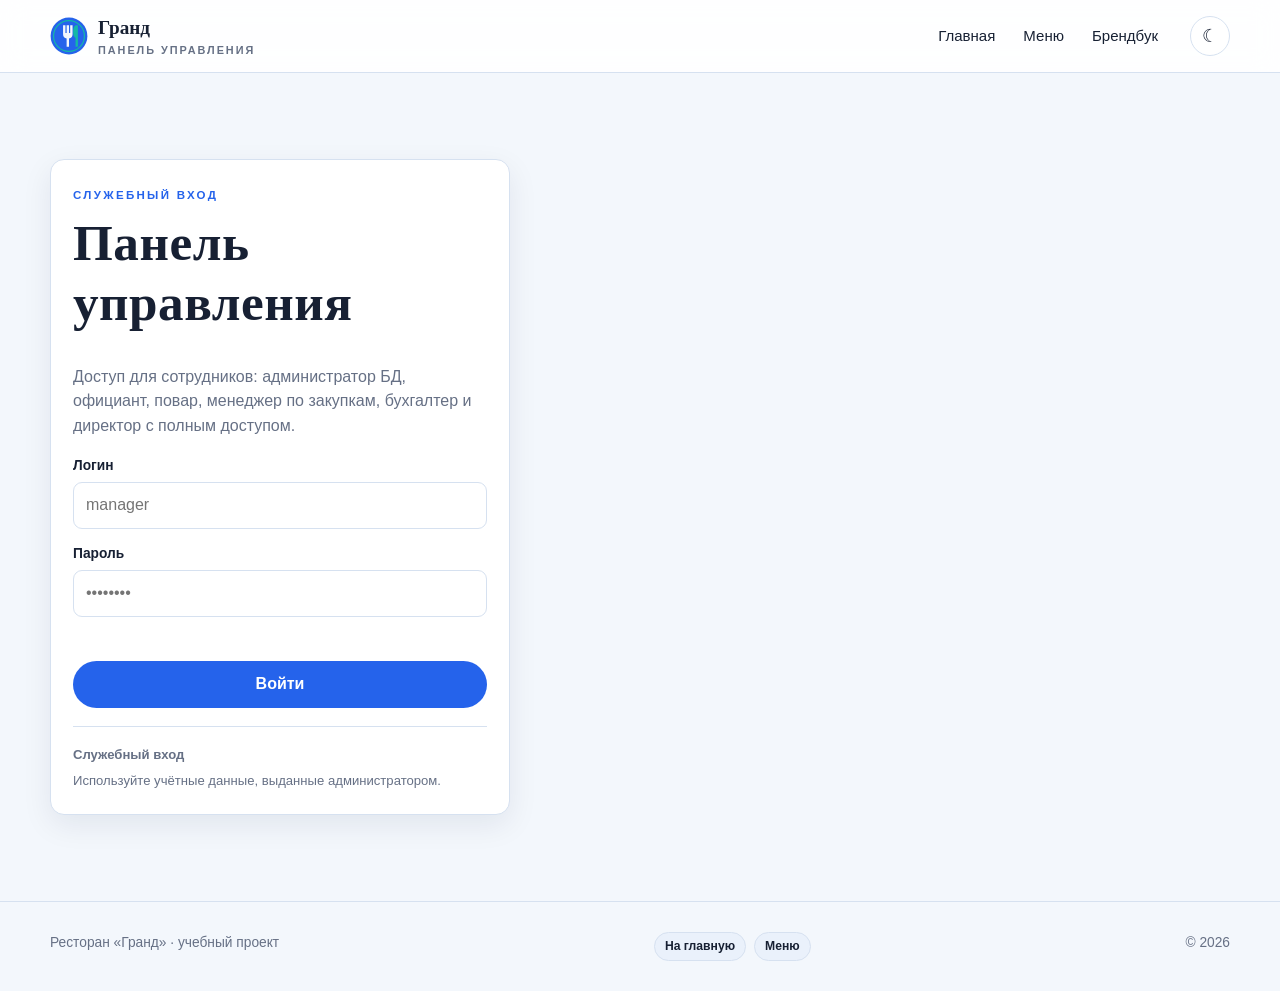
==== admin.html @ 5b4b91b3 "Publish static Grand restaurant website" ====
<!DOCTYPE html>
<html lang="ru">
<head>
  <meta charset="utf-8">
  <meta name="viewport" content="width=device-width, initial-scale=1">
  <meta name="description" content="Панель управления рестораном «Гранд».">
  <title>Панель управления — Гранд</title>
  <link rel="icon" href="img/logo.svg?v=20261124-blue" type="image/svg+xml">
  <link rel="stylesheet" href="css/site.css?v=20261124-blue">
</head>
<body>
<a class="skip-link" href="#main">К содержимому</a>

<header class="site-header">
  <div class="container header-inner">
    <a class="brand" href="index.html">
      <img src="img/logo.svg?v=20261124-blue" alt="">
      <span>Гранд<small>панель управления</small></span>
    </a>
    <nav class="site-nav" aria-label="Основная навигация">
      <a href="admin.html" aria-current="page">Панель</a>
      <a href="operations.html">Операции</a>
      <a href="reports.html">Отчёты</a>
      <a href="menu.html">Меню сайта</a>
      <a href="brandbook.html">Брендбук</a>
    </nav>
    <div class="header-actions">
      <span class="badge" id="userBadge">—</span>
      <button class="icon-btn" id="themeToggle" type="button" aria-label="Переключить тему">☾</button>
      <button class="btn small secondary" id="logoutBtn" type="button">Выйти</button>
    </div>
  </div>
</header>

<main id="main" class="section compact">
  <div class="container">
    <div class="spread">
      <div>
        <span class="eyebrow">Рабочее место</span>
        <h1>Панель управления</h1>
        <p class="muted mb-0" id="welcomeText">Загрузка данных…</p>
      </div>
      <div class="row">
        <button class="btn secondary small" id="refreshBtn" type="button">Обновить <kbd>F5</kbd></button>
        <button class="btn small" id="newOrderBtn" type="button">Новый заказ <kbd>F2</kbd></button>
      </div>
    </div>

    <div class="tabs" role="tablist" aria-label="Разделы панели">
      <button class="tab active" type="button" role="tab" data-tab="orders" aria-selected="true">Заказы</button>
      <button class="tab" type="button" role="tab" data-tab="reservations" aria-selected="false">Бронирования</button>
      <button class="tab" type="button" role="tab" data-tab="tables" aria-selected="false">Столики</button>
      <button class="tab" type="button" role="tab" data-tab="dishes" aria-selected="false">Меню</button>
      <button class="tab" type="button" role="tab" data-tab="customers" aria-selected="false">Клиенты</button>
      <button class="tab" type="button" role="tab" data-tab="employees" aria-selected="false">Сотрудники</button>
      <button class="tab" type="button" role="tab" data-tab="audit" aria-selected="false">Аудит</button>
      <button class="tab" type="button" role="tab" data-tab="settings" aria-selected="false">Настройки</button>
    </div>

    <section class="tab-panel active" id="panel-orders" role="tabpanel">
      <div class="card flat">
        <div class="filters">
          <div class="field">
            <label for="ordersFrom">С даты</label>
            <input id="ordersFrom" type="date">
          </div>
          <div class="field">
            <label for="ordersTo">По дату</label>
            <input id="ordersTo" type="date">
          </div>
          <div class="field">
            <label for="ordersStatus">Статус</label>
            <select id="ordersStatus">
              <option value="">Все</option>
              <option>Оформлен</option>
              <option>Готовится</option>
              <option>Готов</option>
              <option>Оплачен</option>
              <option>Отменён</option>
            </select>
          </div>
          <div class="field">
            <label for="ordersSearch">Поиск</label>
            <input id="ordersSearch" type="search" placeholder="Номер, клиент, столик">
          </div>
          <div class="field">
            <label>&nbsp;</label>
            <button class="btn secondary" id="ordersFilterBtn" type="button">Показать</button>
          </div>
        </div>
        <div class="table-wrap">
          <table>
            <thead><tr><th>№</th><th>Дата</th><th>Тип</th><th>Столик</th><th>Клиент</th><th>Сотрудник</th><th>Сумма</th><th>Статус</th><th>Действия</th></tr></thead>
            <tbody id="ordersBody"><tr><td colspan="9" class="muted">Загрузка…</td></tr></tbody>
          </table>
        </div>
      </div>
    </section>

    <section class="tab-panel" id="panel-reservations" role="tabpanel">
      <div class="card flat">
        <div class="spread">
          <div class="filters">
            <div class="field"><label for="reservationsFrom">С даты</label><input id="reservationsFrom" type="date"></div>
            <div class="field"><label for="reservationsTo">По дату</label><input id="reservationsTo" type="date"></div>
            <div class="field"><label>&nbsp;</label><button class="btn secondary" id="reservationsFilterBtn" type="button">Показать</button></div>
          </div>
          <button class="btn small" id="newReservationBtn" type="button">Новая бронь</button>
        </div>
        <div class="table-wrap">
          <table>
            <thead><tr><th>№</th><th>Дата и время</th><th>Гостей</th><th>Столик</th><th>Клиент</th><th>Телефон</th><th>Менеджер</th><th>Статус</th><th>Действия</th></tr></thead>
            <tbody id="reservationsBody"><tr><td colspan="9" class="muted">Загрузка…</td></tr></tbody>
          </table>
        </div>
      </div>
    </section>

    <section class="tab-panel" id="panel-tables" role="tabpanel">
      <div class="card flat">
        <div class="spread">
          <h2 class="mt-0">Столики</h2>
          <span class="badge" id="tablesSummary">—</span>
        </div>
        <div class="grid auto" id="tablesGrid"></div>
      </div>
    </section>

    <section class="tab-panel" id="panel-dishes" role="tabpanel">
      <div class="card flat">
        <div class="spread">
          <h2 class="mt-0">Меню</h2>
          <div class="row">
            <button class="btn secondary small" id="exportMenuBtn" type="button">Экспорт CSV</button>
            <button class="btn small" id="newDishBtn" type="button">Добавить блюдо</button>
          </div>
        </div>
        <div class="table-wrap">
          <table>
            <thead><tr><th>ID</th><th>Категория</th><th>Блюдо</th><th>Цена</th><th>Вес</th><th>Доступно</th><th>Действия</th></tr></thead>
            <tbody id="dishesBody"><tr><td colspan="7" class="muted">Загрузка…</td></tr></tbody>
          </table>
        </div>
        <details class="notice">
          <summary>Импорт блюд из CSV</summary>
          <form id="importForm" class="row">
            <input type="file" name="file" accept=".csv,text/csv" required>
            <button class="btn small secondary" type="submit">Импортировать</button>
          </form>
          <p class="hint mb-0">Формат: CategoryID;DishName;Price;WeightGr;Description;IsAvailable (разделитель — точка с запятой, заголовок необязателен).</p>
        </details>
      </div>

      <div class="card flat mt">
        <div class="spread">
          <h2 class="mt-0">Стоп-лист</h2>
          <button class="btn small" id="newStopItemBtn" type="button">В стоп-лист</button>
        </div>
        <div class="table-wrap">
          <table>
            <thead><tr><th>ID</th><th>Блюдо</th><th>Причина</th><th>Мин. остаток</th><th>Аварийная</th><th>Создано</th><th>Действия</th></tr></thead>
            <tbody id="stoplistBody"><tr><td colspan="7" class="muted">Загрузка…</td></tr></tbody>
          </table>
        </div>
        <p class="hint mb-0">Позиции стоп-листа нельзя отправить на кухню (кроме аварийных замен с лимитом).</p>
      </div>

      <div class="card flat mt">
        <div class="spread">
          <h2 class="mt-0">Рецепты/техкарты</h2>
          <div class="row">
            <select id="recipeDishFilter" aria-label="Фильтр по блюдам"><option value="">Все блюда</option></select>
            <button class="btn small" id="newRecipeBtn" type="button">Добавить ингредиент</button>
          </div>
        </div>
        <div class="table-wrap">
          <table>
            <thead><tr><th>ID</th><th>Блюдо</th><th>Ингредиент</th><th>Норма</th><th>Ед.</th><th>Время, мин</th><th>Примечание</th></tr></thead>
            <tbody id="recipesBody"><tr><td colspan="7" class="muted">Загрузка…</td></tr></tbody>
          </table>
        </div>
        <p class="hint mb-0">По техкарде система рассчитывает потребность в номенклатуре и резервирует партии при отправке заказа на кухню.</p>
      </div>
    </section>

    <section class="tab-panel" id="panel-customers" role="tabpanel">
      <div class="card flat">
        <div class="spread">
          <h2 class="mt-0">Клиенты</h2>
          <div class="search"><input id="customersSearch" type="search" placeholder="Поиск по имени, телефону, e-mail"></div>
        </div>
        <div class="table-wrap">
          <table>
            <thead><tr><th>ID</th><th>Фамилия</th><th>Имя</th><th>Телефон</th><th>E-mail</th><th>Регистрация</th><th>Бонусы</th><th>Действия</th></tr></thead>
            <tbody id="customersBody"><tr><td colspan="8" class="muted">Загрузка…</td></tr></tbody>
          </table>
        </div>
        <p class="hint mb-0">Менеджер видит маскированные персональные данные. Полные данные доступны директору.</p>
      </div>
    </section>

    <section class="tab-panel" id="panel-employees" role="tabpanel">
      <div class="card flat">
        <div class="spread">
          <h2 class="mt-0">Сотрудники</h2>
          <span class="badge" id="employeesSummary">—</span>
        </div>
        <div class="table-wrap">
          <table>
            <thead><tr><th>ID</th><th>ФИО</th><th>Должность</th><th>Роль</th><th>Телефон</th><th>Дата приёма</th><th>Активен</th></tr></thead>
            <tbody id="employeesBody"><tr><td colspan="7" class="muted">Загрузка…</td></tr></tbody>
          </table>
        </div>
      </div>
    </section>

    <section class="tab-panel" id="panel-audit" role="tabpanel">
      <div class="card flat">
        <div class="spread">
          <h2 class="mt-0">Журнал аудита</h2>
          <div class="filters">
            <div class="field"><label for="auditFrom">С даты</label><input id="auditFrom" type="date"></div>
            <div class="field"><label for="auditTo">По дату</label><input id="auditTo" type="date"></div>
            <div class="field"><label for="auditLogin">Логин</label><input id="auditLogin" type="search" placeholder="manager"></div>
            <div class="field"><label>&nbsp;</label><button class="btn secondary" id="auditFilterBtn" type="button">Показать</button></div>
          </div>
        </div>
        <div class="table-wrap">
          <table>
            <thead><tr><th>Время</th><th>Пользователь</th><th>Действие</th><th>Объект</th><th>Было</th><th>Стало</th><th>Детали</th></tr></thead>
            <tbody id="auditBody"><tr><td colspan="7" class="muted">Загрузка…</td></tr></tbody>
          </table>
        </div>
      </div>
    </section>

    <section class="tab-panel" id="panel-settings" role="tabpanel">
      <div class="card flat">
        <h2 class="mt-0">Персональные настройки</h2>
        <p class="muted">Настройки хранятся на сервере и применяются при следующем входе.</p>
        <form id="settingsForm" class="form-grid">
          <div class="field">
            <label for="settingTheme">Тема</label>
            <select id="settingTheme" name="theme">
              <option value="light">Светлая</option>
              <option value="dark">Тёмная</option>
              <option value="system">Системная</option>
            </select>
          </div>
          <div class="field">
            <label for="settingDateFormat">Формат даты</label>
            <select id="settingDateFormat" name="dateFormat">
              <option value="dd.MM.yyyy">dd.MM.yyyy</option>
              <option value="yyyy-MM-dd">yyyy-MM-dd</option>
              <option value="dd/MM/yyyy">dd/MM/yyyy</option>
            </select>
          </div>
          <div class="field">
            <label for="settingNumberFormat">Формат чисел</label>
            <select id="settingNumberFormat" name="numberFormat">
              <option value="ru-RU">ru-RU</option>
              <option value="en-US">en-US</option>
            </select>
          </div>
          <div class="field">
            <label for="settingPageSize">Строк на странице</label>
            <input id="settingPageSize" name="pageSize" type="number" min="5" max="100" value="20">
          </div>
          <div class="field full">
            <label for="settingFilters">Сохранённые фильтры (JSON)</label>
            <textarea id="settingFilters" name="savedFilters" placeholder='{"ordersStatus":"Оформлен"}'></textarea>
          </div>
          <div class="full row">
            <button class="btn" type="submit">Сохранить настройки</button>
            <span class="hint">Ctrl + S</span>
          </div>
        </form>
      </div>
    </section>
  </div>
</main>

<!-- Новый заказ -->
<div class="modal-backdrop" id="newOrderModal" role="dialog" aria-modal="true" aria-labelledby="newOrderTitle">
  <div class="modal wide">
    <div class="modal-head">
      <h2 id="newOrderTitle">Новый заказ</h2>
      <button class="icon-btn" type="button" data-close="newOrderModal" aria-label="Закрыть">✕</button>
    </div>
    <form id="newOrderForm" class="form-grid">
      <div class="field">
        <label for="newOrderType">Тип заказа</label>
        <select id="newOrderType" name="orderType">
          <option value="В зале">В зале</option>
          <option value="В зале">В зале</option>
        </select>
      </div>
      <div class="field">
        <label for="newOrderTable">Столик</label>
        <select id="newOrderTable" name="tableId"><option value="">Выберите столик</option></select>
      </div>
      <div class="field">
        <label for="newOrderCustomer">Клиент</label>
        <select id="newOrderCustomer" name="customerId"><option value="">Без клиента</option></select>
      </div>
      <div class="field">
        <label for="newOrderNotes">Комментарий</label>
        <input id="newOrderNotes" name="notes" placeholder="Пожелания к заказу">
      </div>
      <div class="field full">
        <label>Блюда</label>
        <div class="search"><input id="newOrderDishSearch" type="search" placeholder="Поиск блюда"></div>
        <div class="grid auto" id="newOrderDishes"></div>
      </div>
      <div class="full">
        <div class="error-text" id="newOrderError"></div>
        <button class="btn block" type="submit">Создать заказ</button>
      </div>
    </form>
  </div>
</div>

<!-- Детали заказа -->
<div class="modal-backdrop" id="orderDetailsModal" role="dialog" aria-modal="true" aria-labelledby="orderDetailsTitle">
  <div class="modal wide">
    <div class="modal-head">
      <h2 id="orderDetailsTitle">Заказ</h2>
      <button class="icon-btn" type="button" data-close="orderDetailsModal" aria-label="Закрыть">✕</button>
    </div>
    <div id="orderDetailsBody"><div class="skeleton"></div></div>
  </div>
</div>

<!-- Новая бронь -->
<div class="modal-backdrop" id="newReservationModal" role="dialog" aria-modal="true" aria-labelledby="newReservationTitle">
  <div class="modal">
    <div class="modal-head">
      <h2 id="newReservationTitle">Новая бронь</h2>
      <button class="icon-btn" type="button" data-close="newReservationModal" aria-label="Закрыть">✕</button>
    </div>
    <form id="newReservationForm" class="form-grid">
      <div class="field"><label for="nrLastName">Фамилия</label><input id="nrLastName" name="lastName" required pattern="[А-Яа-яЁёA-Za-z][А-Яа-яЁёA-Za-z\s\-’']{0,48}[А-Яа-яЁёA-Za-z]" minlength="2" maxlength="50" autocomplete="family-name"></div>
      <div class="field"><label for="nrFirstName">Имя</label><input id="nrFirstName" name="firstName" required pattern="[А-Яа-яЁёA-Za-z][А-Яа-яЁёA-Za-z\s\-’']{0,48}[А-Яа-яЁёA-Za-z]" minlength="2" maxlength="50" autocomplete="given-name"></div>
      <div class="field"><label for="nrPhone">Телефон</label><input id="nrPhone" name="phone" required placeholder="+7 (999) 123-45-67" inputmode="tel" autocomplete="tel" pattern="(?:\+7|8)\s?\(?\d{3}\)?[\s-]?\d{3}[\s-]?\d{2}[\s-]?\d{2}" minlength="11" maxlength="18"></div>
      <div class="field"><label for="nrGuests">Гостей</label><input id="nrGuests" name="guests" type="number" min="1" max="20" value="2" required></div>
      <div class="field"><label for="nrDate">Дата</label><input id="nrDate" name="date" type="date" required></div>
      <div class="field"><label for="nrTime">Время</label><input id="nrTime" name="time" type="time" value="19:00" required></div>
      <div class="field full"><label for="nrTable">Столик</label><select id="nrTable" name="tableId" required></select></div>
      <div class="field full"><label for="nrNotes">Пожелания</label><textarea id="nrNotes" name="notes"></textarea></div>
      <div class="full">
        <div class="error-text" id="newReservationError"></div>
        <button class="btn block" type="submit">Создать бронь</button>
      </div>
    </form>
  </div>
</div>

<!-- Блюдо -->
<div class="modal-backdrop" id="dishModal" role="dialog" aria-modal="true" aria-labelledby="dishModalTitle">
  <div class="modal">
    <div class="modal-head">
      <h2 id="dishModalTitle">Блюдо</h2>
      <button class="icon-btn" type="button" data-close="dishModal" aria-label="Закрыть">✕</button>
    </div>
    <form id="dishForm" class="form-grid">
      <input type="hidden" name="dishId">
      <div class="field"><label for="dishName">Название</label><input id="dishName" name="dishName" required></div>
      <div class="field"><label for="dishCategory">Категория</label><select id="dishCategory" name="categoryId" required></select></div>
      <div class="field"><label for="dishPrice">Цена, ₽</label><input id="dishPrice" name="price" type="number" min="0.01" step="0.01" required></div>
      <div class="field"><label for="dishWeight">Вес, г</label><input id="dishWeight" name="weightGr" type="number" min="0" step="0.1"></div>
      <div class="field full"><label for="dishDescription">Описание</label><textarea id="dishDescription" name="description"></textarea></div>
      <div class="field full"><label class="row"><input id="dishAvailable" name="isAvailable" type="checkbox" checked> Доступно для заказа</label></div>
      <div class="full">
        <div class="error-text" id="dishError"></div>
        <button class="btn block" type="submit">Сохранить</button>
      </div>
    </form>
  </div>
</div>

<footer class="footer">
  <div class="container footer-grid">
    <div>Ресторан «Гранд» · панель управления</div>
    <div class="pill-list"><a class="badge" href="reports.html">Отчёты</a><a class="badge" href="menu.html">Публичное меню</a></div>
    <div class="small">© 2026 · Учебный проект</div>
  </div>
</footer>

<script src="js/api.js"></script>
<script src="js/admin.js"></script>
</body>
</html>
---- css/site.css ----
:root {
  --primary: #2563eb;
  --primary-strong: #1d4ed8;
  --accent: #14b8a6;
  --accent-soft: #ccfbf1;
  --bg: #f3f7fc;
  --surface: #ffffff;
  --surface-2: #eaf1fb;
  --text: #172033;
  --muted: #667085;
  --border: #d6e1f0;
  --success: #16a34a;
  --warning: #d97706;
  --danger: #6d5bd0;
  --info: #0ea5e9;
  --radius: 14px;
  --radius-sm: 9px;
  --shadow: 0 10px 30px rgba(15, 31, 61, 0.08);
  --shadow-lg: 0 22px 60px rgba(15, 31, 61, 0.16);
  --font-body: "Segoe UI", Arial, sans-serif;
  --font-head: Georgia, "Times New Roman", serif;
  --container: 1180px;
}

[data-theme="dark"] {
  --primary: #60a5fa;
  --primary-strong: #93c5fd;
  --accent: #2dd4bf;
  --accent-soft: #253b4c;
  --bg: #0b1220;
  --surface: #111c2d;
  --surface-2: #1b2a40;
  --text: #f1f5f9;
  --muted: #a8b6ca;
  --border: #30445e;
  --success: #4ade80;
  --warning: #fbbf24;
  --danger: #c4b5fd;
  --info: #93c5fd;
  --shadow: 0 10px 30px rgba(0, 0, 0, 0.35);
  --shadow-lg: 0 22px 60px rgba(0, 0, 0, 0.5);
}

* { box-sizing: border-box; }

html { scroll-behavior: smooth; }

body {
  margin: 0;
  font-family: var(--font-body);
  background: var(--bg);
  color: var(--text);
  line-height: 1.55;
  -webkit-font-smoothing: antialiased;
}

a { color: var(--primary); text-decoration: none; }
a:hover { text-decoration: underline; }

h1, h2, h3, h4 {
  font-family: var(--font-head);
  line-height: 1.18;
  margin: 0 0 0.6em;
  letter-spacing: 0.01em;
}

h1 { font-size: clamp(2rem, 4vw, 3.4rem); }
h2 { font-size: clamp(1.5rem, 2.6vw, 2.2rem); }
h3 { font-size: clamp(1.15rem, 2vw, 1.45rem); }

p { margin: 0 0 1em; }

img { max-width: 100%; display: block; }

.container { width: min(var(--container), calc(100% - 32px)); margin: 0 auto; }

.skip-link {
  position: absolute;
  left: -999px;
  top: 0;
  background: var(--primary);
  color: #fff;
  padding: 10px 16px;
  z-index: 100;
}
.skip-link:focus { left: 12px; top: 12px; }

/* ---------- Header ---------- */
.site-header {
  position: sticky;
  top: 0;
  z-index: 40;
  background: color-mix(in srgb, var(--surface) 88%, transparent);
  backdrop-filter: blur(14px);
  border-bottom: 1px solid var(--border);
}
.header-inner {
  display: flex;
  align-items: center;
  gap: 20px;
  min-height: 72px;
}
.brand {
  display: flex;
  align-items: center;
  gap: 10px;
  color: var(--text);
  font-family: var(--font-head);
  font-size: 1.2rem;
  font-weight: 700;
  white-space: nowrap;
}
.brand:hover { text-decoration: none; }
.brand img { width: 38px; height: 38px; }
.brand small {
  display: block;
  font-family: var(--font-body);
  font-size: 0.68rem;
  letter-spacing: 0.18em;
  text-transform: uppercase;
  color: var(--muted);
  font-weight: 600;
}
.site-nav {
  display: flex;
  align-items: center;
  gap: 4px;
  margin-left: auto;
  flex-wrap: wrap;
}
.site-nav a, .site-nav button.nav-link {
  color: var(--text);
  padding: 8px 12px;
  border-radius: 999px;
  font-size: 0.94rem;
  border: 0;
  background: transparent;
  cursor: pointer;
  font-family: inherit;
}
.site-nav a:hover, .site-nav button.nav-link:hover,
.site-nav a[aria-current="page"] {
  background: var(--surface-2);
  text-decoration: none;
}
.header-actions { display: flex; align-items: center; gap: 8px; }

/* ---------- Buttons ---------- */
.btn {
  display: inline-flex;
  align-items: center;
  justify-content: center;
  gap: 8px;
  border: 1px solid transparent;
  border-radius: 999px;
  padding: 10px 18px;
  font: inherit;
  font-weight: 600;
  cursor: pointer;
  background: var(--primary);
  color: #fff;
  transition: transform 0.12s ease, background 0.12s ease, box-shadow 0.12s ease;
  text-decoration: none;
  white-space: nowrap;
}
.btn:hover { background: var(--primary-strong); text-decoration: none; transform: translateY(-1px); }
.btn:active { transform: translateY(0); }
.btn:focus-visible { outline: 3px solid var(--accent); outline-offset: 2px; }
.btn.secondary { background: var(--surface); color: var(--text); border-color: var(--border); }
.btn.secondary:hover { background: var(--surface-2); }
.btn.ghost { background: transparent; color: var(--text); border-color: transparent; }
.btn.ghost:hover { background: var(--surface-2); }
.btn.accent { background: var(--accent); color: #09233c; }
.btn.accent:hover { background: #0f9689; }
.btn.danger { background: var(--danger); }
.btn.danger:hover { background: #5b21b6; }
.btn.small { padding: 7px 12px; font-size: 0.86rem; }
.btn.block { width: 100%; }
.btn[disabled] { opacity: 0.55; cursor: not-allowed; transform: none; }

.icon-btn {
  width: 40px;
  height: 40px;
  display: inline-grid;
  place-items: center;
  border-radius: 50%;
  border: 1px solid var(--border);
  background: var(--surface);
  color: var(--text);
  cursor: pointer;
  font-size: 1.1rem;
}
.icon-btn:hover { background: var(--surface-2); }

/* ---------- Layout ---------- */
.section { padding: clamp(40px, 7vw, 84px) 0; }
.section.compact { padding: 28px 0; }
.section-head {
  display: flex;
  justify-content: space-between;
  align-items: end;
  gap: 18px;
  flex-wrap: wrap;
  margin-bottom: 24px;
}
.section-head p { color: var(--muted); margin: 0; max-width: 62ch; }
.eyebrow {
  display: inline-block;
  font-size: 0.72rem;
  letter-spacing: 0.2em;
  text-transform: uppercase;
  color: var(--primary);
  font-weight: 700;
  margin-bottom: 8px;
}
.grid { display: grid; gap: 20px; }
.grid.cols-2 { grid-template-columns: repeat(2, minmax(0, 1fr)); }
.grid.cols-3 { grid-template-columns: repeat(3, minmax(0, 1fr)); }
.grid.cols-4 { grid-template-columns: repeat(4, minmax(0, 1fr)); }
.grid.auto { grid-template-columns: repeat(auto-fill, minmax(250px, 1fr)); }
.stack { display: grid; gap: 14px; }
.row { display: flex; gap: 12px; align-items: center; flex-wrap: wrap; }
.spread { display: flex; justify-content: space-between; gap: 12px; align-items: center; }
.muted { color: var(--muted); }
.small { font-size: 0.86rem; }
.mt-0 { margin-top: 0; }
.mt { margin-top: 16px; }
.mb-0 { margin-bottom: 0; }

.card {
  background: var(--surface);
  border: 1px solid var(--border);
  border-radius: var(--radius);
  padding: 22px;
  box-shadow: var(--shadow);
}
.card.flat { box-shadow: none; }
.card.hero {
  background:
    radial-gradient(circle at 85% 15%, rgba(20, 184, 166, 0.24), transparent 42%),
    linear-gradient(135deg, var(--surface), var(--surface-2));
}

/* ---------- Hero ---------- */
.hero {
  padding: clamp(54px, 9vw, 110px) 0 clamp(40px, 7vw, 80px);
  position: relative;
  overflow: hidden;
}
.hero::after {
  content: "";
  position: absolute;
  right: -180px;
  top: -160px;
  width: 520px;
  height: 520px;
  border-radius: 50%;
  background: radial-gradient(circle, rgba(20, 184, 166, 0.18), transparent 68%);
  pointer-events: none;
}
.hero-grid {
  display: grid;
  grid-template-columns: 1.15fr 0.85fr;
  gap: clamp(24px, 5vw, 56px);
  align-items: center;
}
.hero h1 span { color: var(--primary); }
.hero-lead { font-size: clamp(1.02rem, 1.5vw, 1.18rem); color: var(--muted); max-width: 58ch; }
.hero-actions { display: flex; gap: 12px; flex-wrap: wrap; margin-top: 22px; }
.hero-note { display: flex; gap: 18px; flex-wrap: wrap; margin-top: 26px; color: var(--muted); font-size: 0.9rem; }
.hero-note strong { display: block; color: var(--text); font-size: 1.2rem; font-family: var(--font-head); }
.hero-art {
  min-height: 340px;
  border-radius: 28px;
  background:
    linear-gradient(160deg, rgba(37, 99, 235, 0.92), rgba(15, 31, 61, 0.96)),
    var(--primary);
  color: #fff;
  padding: 30px;
  display: grid;
  align-content: space-between;
  box-shadow: var(--shadow-lg);
  position: relative;
  overflow: hidden;
}
.hero-art::before {
  content: "";
  position: absolute;
  inset: 18px;
  border: 1px solid rgba(255, 255, 255, 0.24);
  border-radius: 20px;
}
.hero-art::after {
  content: "★";
  position: absolute;
  right: -30px;
  bottom: -70px;
  font-size: 15rem;
  color: rgba(20, 184, 166, 0.18);
}
.hero-art h3 { color: #fff; font-size: 1.6rem; margin-bottom: 6px; }
.hero-art p { color: rgba(255, 255, 255, 0.78); margin: 0; }
.hero-art .badge { background: rgba(255, 255, 255, 0.14); color: #fff; border-color: rgba(255, 255, 255, 0.25); }

/* ---------- Badges ---------- */
.badge {
  display: inline-flex;
  align-items: center;
  gap: 6px;
  padding: 4px 10px;
  border-radius: 999px;
  font-size: 0.76rem;
  font-weight: 700;
  border: 1px solid var(--border);
  background: var(--surface-2);
  color: var(--text);
  white-space: nowrap;
}
.badge.success { background: color-mix(in srgb, var(--success) 14%, transparent); color: var(--success); border-color: transparent; }
.badge.warning { background: color-mix(in srgb, var(--warning) 16%, transparent); color: var(--warning); border-color: transparent; }
.badge.danger { background: color-mix(in srgb, var(--danger) 14%, transparent); color: var(--danger); border-color: transparent; }
.badge.info { background: color-mix(in srgb, var(--info) 14%, transparent); color: var(--info); border-color: transparent; }
.badge.accent { background: var(--accent-soft); color: var(--text); border-color: transparent; }

/* ---------- Forms ---------- */
.field { display: grid; gap: 6px; }
.field label { font-size: 0.86rem; font-weight: 600; color: var(--text); }
input, select, textarea {
  width: 100%;
  font: inherit;
  color: var(--text);
  background: var(--surface);
  border: 1px solid var(--border);
  border-radius: var(--radius-sm);
  padding: 10px 12px;
  transition: border-color 0.12s ease, box-shadow 0.12s ease;
}
input:focus, select:focus, textarea:focus {
  outline: none;
  border-color: var(--primary);
  box-shadow: 0 0 0 3px color-mix(in srgb, var(--primary) 18%, transparent);
}
textarea { min-height: 90px; resize: vertical; }
.form-grid { display: grid; grid-template-columns: repeat(2, minmax(0, 1fr)); gap: 14px; }
.form-grid .full { grid-column: 1 / -1; }
.hint { font-size: 0.78rem; color: var(--muted); }
.error-text { color: var(--danger); font-size: 0.84rem; min-height: 1.2em; }

/* ---------- Menu / cards ---------- */
.filters {
  display: flex;
  gap: 10px;
  flex-wrap: wrap;
  align-items: center;
  margin-bottom: 20px;
}
.chips { display: flex; gap: 8px; flex-wrap: wrap; }
.chip {
  border: 1px solid var(--border);
  background: var(--surface);
  color: var(--text);
  border-radius: 999px;
  padding: 7px 14px;
  cursor: pointer;
  font: inherit;
  font-size: 0.88rem;
}
.chip:hover { border-color: var(--primary); }
.chip.active { background: var(--primary); color: #fff; border-color: var(--primary); }
.search { position: relative; flex: 1; min-width: 220px; }
.search input { padding-left: 38px; }
.search::before { content: "⌕"; position: absolute; left: 13px; top: 8px; color: var(--muted); font-size: 1.2rem; }

.dish-card {
  display: grid;
  grid-template-rows: auto 1fr auto;
  gap: 10px;
  background: var(--surface);
  border: 1px solid var(--border);
  border-radius: var(--radius);
  padding: 18px;
  transition: transform 0.15s ease, box-shadow 0.15s ease;
}
.dish-card:hover { transform: translateY(-3px); box-shadow: var(--shadow); }
.dish-card h3 { margin: 0; font-size: 1.16rem; }
.dish-card .desc { color: var(--muted); font-size: 0.88rem; margin: 0; }
.dish-card .price { font-family: var(--font-head); font-size: 1.35rem; color: var(--primary); font-weight: 700; }
.dish-card .meta { font-size: 0.78rem; color: var(--muted); }

.cart {
  position: sticky;
  top: 92px;
  display: grid;
  gap: 14px;
}
.cart-items { display: grid; gap: 10px; max-height: 320px; overflow: auto; }
.cart-item { display: grid; grid-template-columns: 1fr auto; gap: 8px; align-items: center; padding-bottom: 10px; border-bottom: 1px dashed var(--border); }
.cart-item:last-child { border-bottom: 0; padding-bottom: 0; }
.qty { display: inline-flex; align-items: center; border: 1px solid var(--border); border-radius: 999px; overflow: hidden; }
.qty button { border: 0; background: var(--surface-2); width: 30px; height: 30px; cursor: pointer; font-size: 1rem; color: var(--text); }
.qty span { min-width: 32px; text-align: center; font-size: 0.9rem; }
.cart-total { display: flex; justify-content: space-between; font-weight: 700; font-size: 1.1rem; }

/* ---------- Tables ---------- */
.table-wrap { overflow-x: auto; border: 1px solid var(--border); border-radius: var(--radius); background: var(--surface); }
table { width: 100%; border-collapse: collapse; font-size: 0.9rem; }
th, td { text-align: left; padding: 11px 13px; border-bottom: 1px solid var(--border); vertical-align: middle; }
th { background: var(--surface-2); font-size: 0.76rem; text-transform: uppercase; letter-spacing: 0.06em; color: var(--muted); }
tr:last-child td { border-bottom: 0; }
tbody tr:hover { background: color-mix(in srgb, var(--accent) 6%, transparent); }
td.actions { white-space: nowrap; }
td.actions .btn { padding: 5px 9px; font-size: 0.78rem; }

/* ---------- Tabs ---------- */
.tabs {
  display: flex;
  gap: 6px;
  flex-wrap: wrap;
  border-bottom: 1px solid var(--border);
  margin-bottom: 20px;
}
.tab {
  border: 0;
  background: transparent;
  color: var(--muted);
  padding: 10px 14px;
  font: inherit;
  font-weight: 600;
  cursor: pointer;
  border-bottom: 2px solid transparent;
  margin-bottom: -1px;
}
.tab:hover { color: var(--text); }
.tab.active { color: var(--primary); border-bottom-color: var(--primary); }
.tab-panel { display: none; }
.tab-panel.active { display: block; animation: fade 0.18s ease; }

/* ---------- KPI ---------- */
.kpi-grid { display: grid; grid-template-columns: repeat(auto-fit, minmax(170px, 1fr)); gap: 14px; }
.kpi {
  background: var(--surface);
  border: 1px solid var(--border);
  border-radius: var(--radius);
  padding: 18px;
}
.kpi .label { font-size: 0.78rem; text-transform: uppercase; letter-spacing: 0.08em; color: var(--muted); }
.kpi .value { font-family: var(--font-head); font-size: clamp(1.5rem, 2.4vw, 2.1rem); font-weight: 700; color: var(--text); margin-top: 4px; }
.kpi .value.primary { color: var(--primary); }

/* ---------- Modal / toast ---------- */
.modal-backdrop {
  position: fixed;
  inset: 0;
  background: rgba(8, 18, 35, 0.55);
  display: none;
  align-items: center;
  justify-content: center;
  padding: 18px;
  z-index: 80;
}
.modal-backdrop.open { display: flex; animation: fade 0.15s ease; }
.modal {
  width: min(680px, 100%);
  max-height: min(88vh, 900px);
  overflow: auto;
  background: var(--surface);
  border-radius: var(--radius);
  border: 1px solid var(--border);
  box-shadow: var(--shadow-lg);
  padding: 24px;
}
.modal.wide { width: min(920px, 100%); }
.modal-head { display: flex; justify-content: space-between; gap: 12px; align-items: start; margin-bottom: 18px; }
.modal-head h2 { margin: 0; font-size: 1.5rem; }

.toast-stack { position: fixed; right: 18px; bottom: 18px; display: grid; gap: 10px; z-index: 120; max-width: min(380px, calc(100% - 36px)); }
.toast {
  background: var(--surface);
  border: 1px solid var(--border);
  border-left: 4px solid var(--info);
  border-radius: var(--radius-sm);
  padding: 12px 14px;
  box-shadow: var(--shadow-lg);
  font-size: 0.9rem;
  animation: slide-in 0.2s ease;
}
.toast.success { border-left-color: var(--success); }
.toast.error { border-left-color: var(--danger); }
.toast.warning { border-left-color: var(--warning); }

/* ---------- Misc ---------- */
.empty { text-align: center; padding: 34px 18px; color: var(--muted); }
.empty strong { display: block; color: var(--text); font-family: var(--font-head); font-size: 1.2rem; margin-bottom: 4px; }
.skeleton { min-height: 90px; border-radius: var(--radius); background: linear-gradient(90deg, var(--surface-2), var(--surface), var(--surface-2)); background-size: 200% 100%; animation: shimmer 1.2s infinite; }
.notice { border: 1px solid var(--border); background: var(--surface-2); border-radius: var(--radius-sm); padding: 12px 14px; font-size: 0.88rem; }
.notice.warning { border-color: color-mix(in srgb, var(--warning) 45%, var(--border)); }
.deployment-notice { margin-top: 16px; }
.footer { border-top: 1px solid var(--border); padding: 30px 0; color: var(--muted); font-size: 0.86rem; }
.footer-grid { display: flex; justify-content: space-between; gap: 18px; flex-wrap: wrap; }
.login-wrap { min-height: calc(100vh - 72px); display: grid; place-items: center; padding: 36px 0; }
.login-card { width: min(460px, 100%); }
.pill-list { display: flex; gap: 8px; flex-wrap: wrap; }
.demo-accounts { display: grid; gap: 6px; font-size: 0.82rem; color: var(--muted); }
.demo-accounts code { background: var(--surface-2); padding: 2px 6px; border-radius: 6px; color: var(--text); }

.swatch-grid { display: grid; grid-template-columns: repeat(auto-fit, minmax(140px, 1fr)); gap: 12px; }
.swatch { border: 1px solid var(--border); border-radius: var(--radius-sm); overflow: hidden; background: var(--surface); }
.swatch .color { height: 74px; }
.swatch .meta { padding: 10px 12px; font-size: 0.82rem; }
.type-sample { border-bottom: 1px dashed var(--border); padding: 12px 0; }
.type-sample:last-child { border-bottom: 0; }
.type-sample .label { font-size: 0.76rem; text-transform: uppercase; letter-spacing: 0.08em; color: var(--muted); }

.chart-box { position: relative; min-height: 300px; }
.chart-box canvas { width: 100% !important; height: 300px !important; }

.hotkeys { display: grid; gap: 8px; }
.hotkey-row { display: flex; justify-content: space-between; gap: 12px; padding: 8px 0; border-bottom: 1px dashed var(--border); font-size: 0.9rem; }
.hotkey-row:last-child { border-bottom: 0; }
kbd {
  font-family: var(--font-body);
  font-size: 0.78rem;
  background: var(--surface-2);
  border: 1px solid var(--border);
  border-bottom-width: 2px;
  border-radius: 6px;
  padding: 2px 7px;
  white-space: nowrap;
}

/* ---------- Animations ---------- */
@keyframes fade { from { opacity: 0; } to { opacity: 1; } }
@keyframes slide-in { from { opacity: 0; transform: translateY(8px); } to { opacity: 1; transform: translateY(0); } }
@keyframes shimmer { from { background-position: 200% 0; } to { background-position: -200% 0; } }

/* ---------- Responsive: tablet ---------- */
@media (max-width: 1024px) {
  .hero-grid { grid-template-columns: 1fr; }
  .hero-art { min-height: 260px; }
  .grid.cols-4 { grid-template-columns: repeat(2, minmax(0, 1fr)); }
  .grid.cols-3 { grid-template-columns: repeat(2, minmax(0, 1fr)); }
  .cart { position: static; }
}

/* ---------- Responsive: mobile ---------- */
@media (max-width: 640px) {
  .header-inner { min-height: 62px; gap: 10px; }
  .brand span { font-size: 1rem; }
  .brand small { display: none; }
  .site-nav { order: 3; width: 100%; justify-content: flex-start; overflow-x: auto; padding-bottom: 6px; }
  .site-nav a { padding: 6px 9px; font-size: 0.85rem; }
  .header-actions { margin-left: auto; }
  .grid.cols-2, .grid.cols-3, .grid.cols-4 { grid-template-columns: 1fr; }
  .form-grid { grid-template-columns: 1fr; }
  .section { padding: 34px 0; }
  .card { padding: 18px; }
  .modal { padding: 18px; }
  .hero-actions .btn { width: 100%; }
  .filters { align-items: stretch; }
  .search { min-width: 100%; }
  .toast-stack { left: 12px; right: 12px; bottom: 12px; max-width: none; }
  th, td { padding: 9px 10px; }
}

@media (prefers-reduced-motion: reduce) {
  *, *::before, *::after { animation-duration: 0.001ms !important; transition-duration: 0.001ms !important; }
  html { scroll-behavior: auto; }
}

/* ---------- Landing CTA ---------- */
.gap-0 { gap: 0 !important; }
.card-cta { padding: 0; overflow: hidden; }
.cta-pane { padding: clamp(24px, 5vw, 48px); }
.cta-art {
  background: linear-gradient(140deg, #2563eb, #081c3a);
  color: #fff;
  padding: clamp(24px, 5vw, 48px);
  display: grid;
  align-content: center;
}
.cta-art .eyebrow { color: #2dd4bf; }
.hours-line { font-size: 1.25rem; margin-bottom: 4px; }
.hours-line:last-child { margin-bottom: 0; }
.eyebrow-accent { color: #2dd4bf; }

.divider { border: 0; border-top: 1px solid var(--border); margin: 18px 0; }

/* ---------- Admin pickers ---------- */
.pick-list { display: grid; gap: 8px; max-height: 280px; overflow: auto; padding-right: 4px; }
.pick-row {
  display: flex;
  justify-content: space-between;
  gap: 12px;
  align-items: center;
  padding: 8px 10px;
  border: 1px solid var(--border);
  border-radius: var(--radius-sm);
  background: var(--surface);
}
.pick-row .qty input { width: 64px; border: 0; background: transparent; text-align: center; }
.pick-row .qty { background: var(--surface-2); }
.table-card { display: grid; gap: 10px; }
.table-card .table-no { font-family: var(--font-head); font-size: 1.35rem; font-weight: 700; }
.table-card .row .btn { flex: 1; }

/* ---------- Brandbook ---------- */
.logo-preview {
  display: grid;
  place-items: center;
  gap: 12px;
  min-height: 210px;
  padding: 24px;
  border: 1px solid var(--border);
  border-radius: var(--radius);
  background: var(--surface-2);
  text-align: center;
}
.logo-preview.dark { background: #0b1220; border-color: #30445e; color: #f1f5f9; }
.logo-preview img { width: 76px; height: 76px; }
.logo-preview.dark img { filter: brightness(0) invert(1); }
.logo-preview strong { font-family: var(--font-head); font-size: 1.3rem; }
.logo-preview span { color: var(--muted); font-size: 0.85rem; }
.logo-preview.dark span { color: #a8b6ca; }
.swatch .meta code { color: var(--muted); font-size: 0.75rem; }
.color-primary { background: #2563eb; }
.color-primary-strong { background: #1d4ed8; }
.color-accent { background: #14b8a6; }
.color-accent-soft { background: #ccfbf1; }
.color-bg { background: var(--bg); }
.color-surface { background: var(--surface); }
.color-surface-2 { background: var(--surface-2); }
.color-text { background: var(--text); }
.color-muted { background: var(--muted); }
.color-border { background: var(--border); }
.color-success { background: #16a34a; }
.color-warning { background: #d97706; }
.color-danger { background: #6d5bd0; }
.color-info { background: #0ea5e9; }
.token-list { display: grid; gap: 2px; }
.token-row { display: flex; justify-content: space-between; gap: 16px; padding: 10px 0; border-bottom: 1px dashed var(--border); font-size: 0.9rem; }
.token-row:last-child { border-bottom: 0; }
.token-row code { background: var(--surface-2); padding: 2px 6px; border-radius: 6px; }
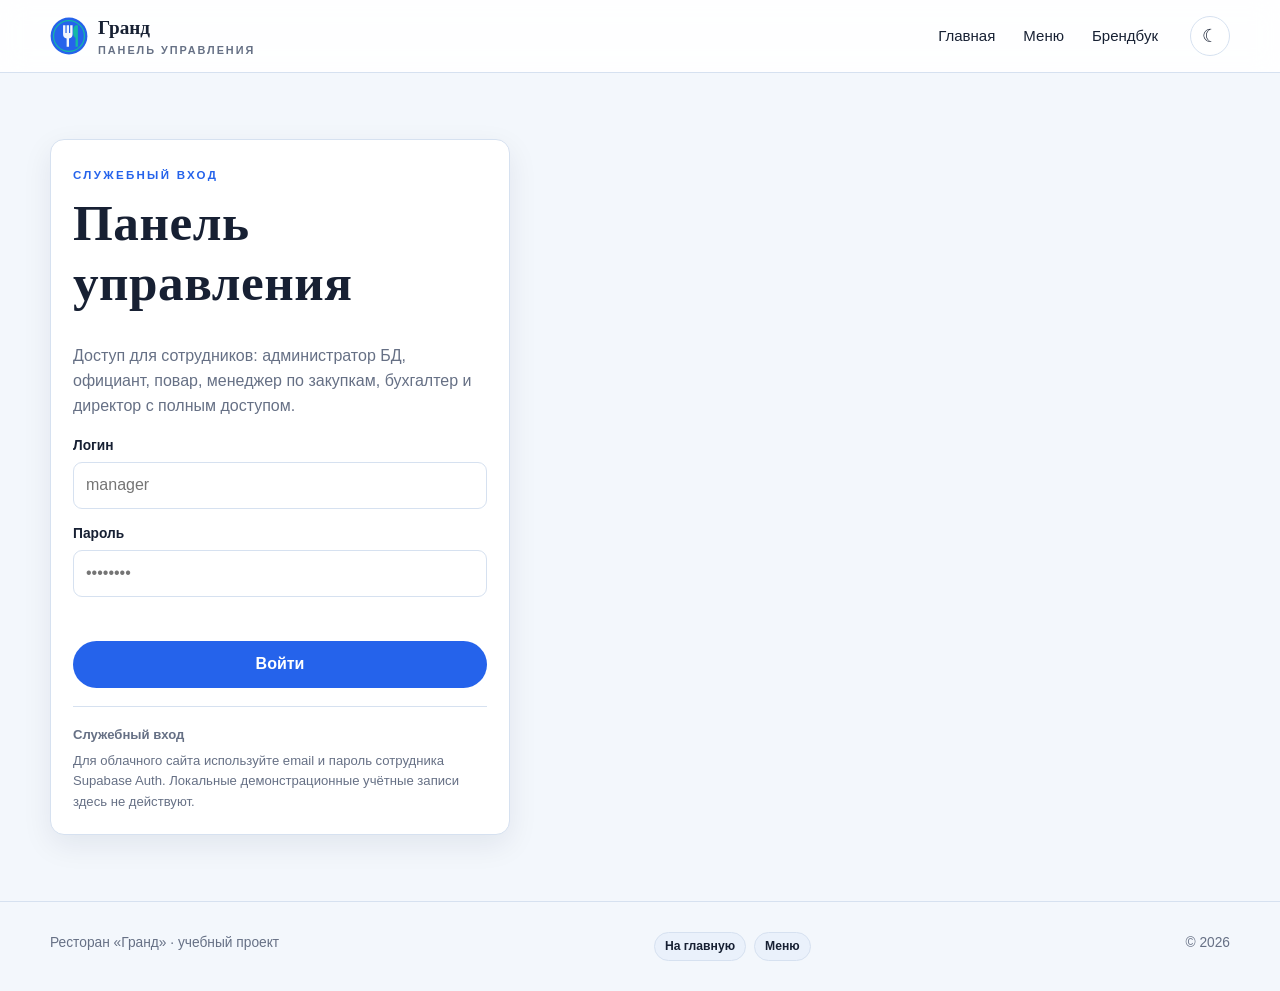
==== commit 55a0e35b: "Connect Grand website to Supabase and fix booking phone validation" ====
--- a/admin.html
+++ b/admin.html
@@ -341,7 +341,7 @@
     <form id="newReservationForm" class="form-grid">
       <div class="field"><label for="nrLastName">Фамилия</label><input id="nrLastName" name="lastName" required pattern="[А-Яа-яЁёA-Za-z][А-Яа-яЁёA-Za-z\s\-’']{0,48}[А-Яа-яЁёA-Za-z]" minlength="2" maxlength="50" autocomplete="family-name"></div>
       <div class="field"><label for="nrFirstName">Имя</label><input id="nrFirstName" name="firstName" required pattern="[А-Яа-яЁёA-Za-z][А-Яа-яЁёA-Za-z\s\-’']{0,48}[А-Яа-яЁёA-Za-z]" minlength="2" maxlength="50" autocomplete="given-name"></div>
-      <div class="field"><label for="nrPhone">Телефон</label><input id="nrPhone" name="phone" required placeholder="+7 (999) 123-45-67" inputmode="tel" autocomplete="tel" pattern="(?:\+7|8)\s?\(?\d{3}\)?[\s-]?\d{3}[\s-]?\d{2}[\s-]?\d{2}" minlength="11" maxlength="18"></div>
+      <div class="field"><label for="nrPhone">Телефон</label><input id="nrPhone" name="phone" type="tel" required placeholder="+79152254722 или 89152254722" inputmode="tel" autocomplete="tel" pattern="(?:\+7|8) ?(?:\([0-9]{3}\)|[0-9]{3})(?: |-)?[0-9]{3}(?: |-)?[0-9]{2}(?: |-)?[0-9]{2}" minlength="11" maxlength="18"></div>
       <div class="field"><label for="nrGuests">Гостей</label><input id="nrGuests" name="guests" type="number" min="1" max="20" value="2" required></div>
       <div class="field"><label for="nrDate">Дата</label><input id="nrDate" name="date" type="date" required></div>
       <div class="field"><label for="nrTime">Время</label><input id="nrTime" name="time" type="time" value="19:00" required></div>
@@ -386,7 +386,8 @@
   </div>
 </footer>
 
-<script src="js/api.js"></script>
-<script src="js/admin.js"></script>
+<script src="js/supabase-api.js?v=20261124-cloud1"></script>
+<script src="js/api.js?v=20261124-cloud1"></script>
+<script src="js/admin.js?v=20261124-cloud1"></script>
 </body>
 </html>
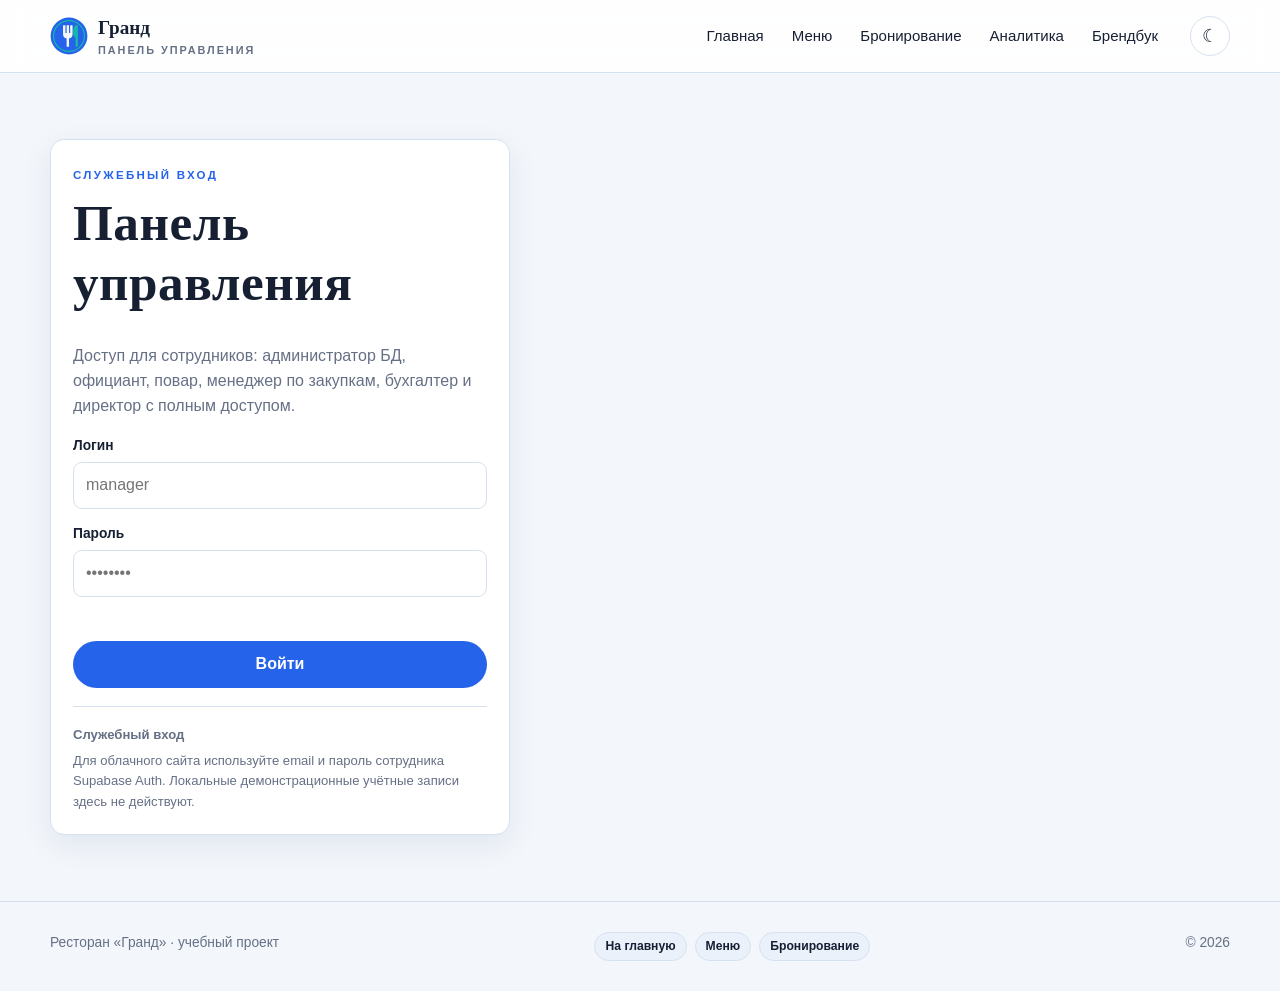
==== commit 5b866712: "Fix navigation and restaurant contact details" ====
--- a/admin.html
+++ b/admin.html
@@ -22,6 +22,7 @@
       <a href="operations.html">Операции</a>
       <a href="reports.html">Отчёты</a>
       <a href="menu.html">Меню сайта</a>
+      <a href="menu.html#reserve">Бронирование</a>
       <a href="brandbook.html">Брендбук</a>
     </nav>
     <div class="header-actions">
@@ -381,13 +382,13 @@
 <footer class="footer">
   <div class="container footer-grid">
     <div>Ресторан «Гранд» · панель управления</div>
-    <div class="pill-list"><a class="badge" href="reports.html">Отчёты</a><a class="badge" href="menu.html">Публичное меню</a></div>
+    <div class="pill-list"><a class="badge" href="reports.html">Отчёты</a><a class="badge" href="menu.html">Публичное меню</a><a class="badge" href="menu.html#reserve">Бронирование</a></div>
     <div class="small">© 2026 · Учебный проект</div>
   </div>
 </footer>
 
-<script src="js/supabase-api.js?v=20261124-cloud1"></script>
-<script src="js/api.js?v=20261124-cloud1"></script>
-<script src="js/admin.js?v=20261124-cloud1"></script>
+<script src="js/supabase-api.js?v=20261124-cloud2"></script>
+<script src="js/api.js?v=20261124-cloud2"></script>
+<script src="js/admin.js?v=20261124-cloud2"></script>
 </body>
 </html>
